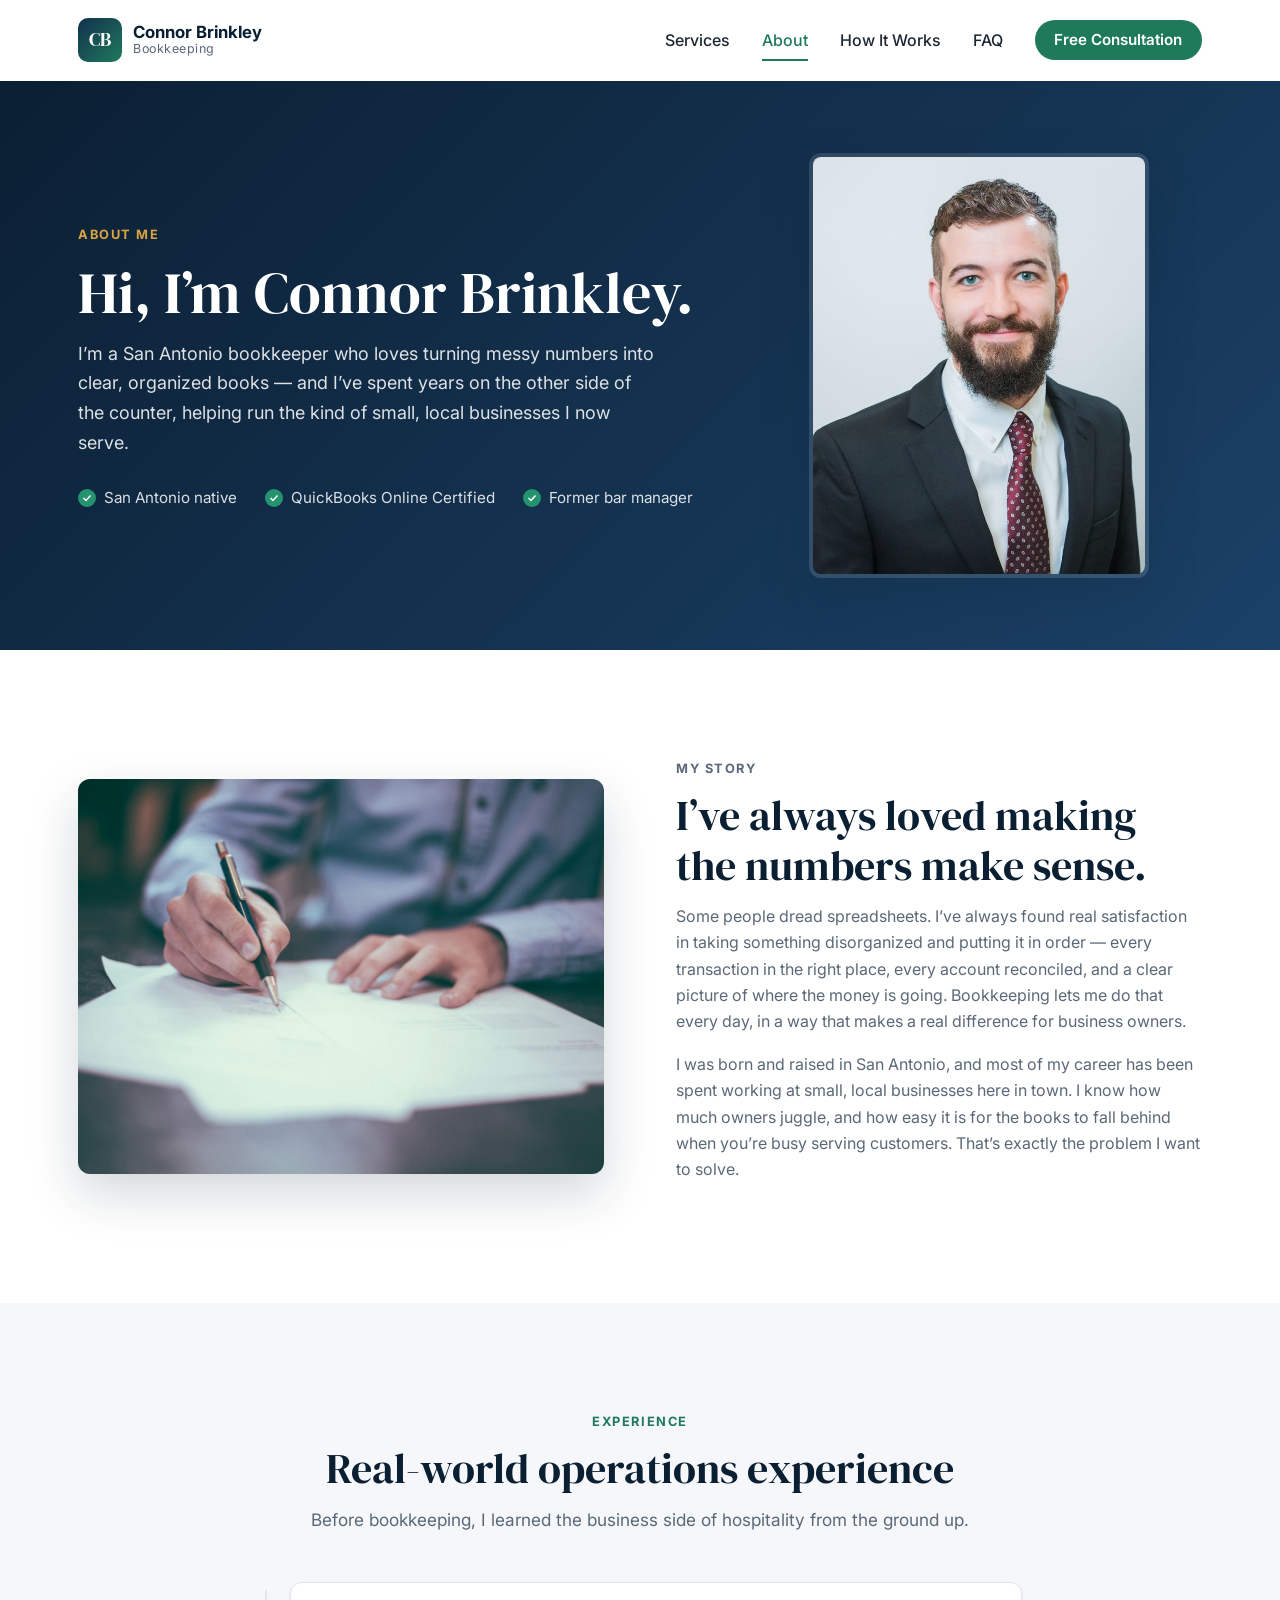
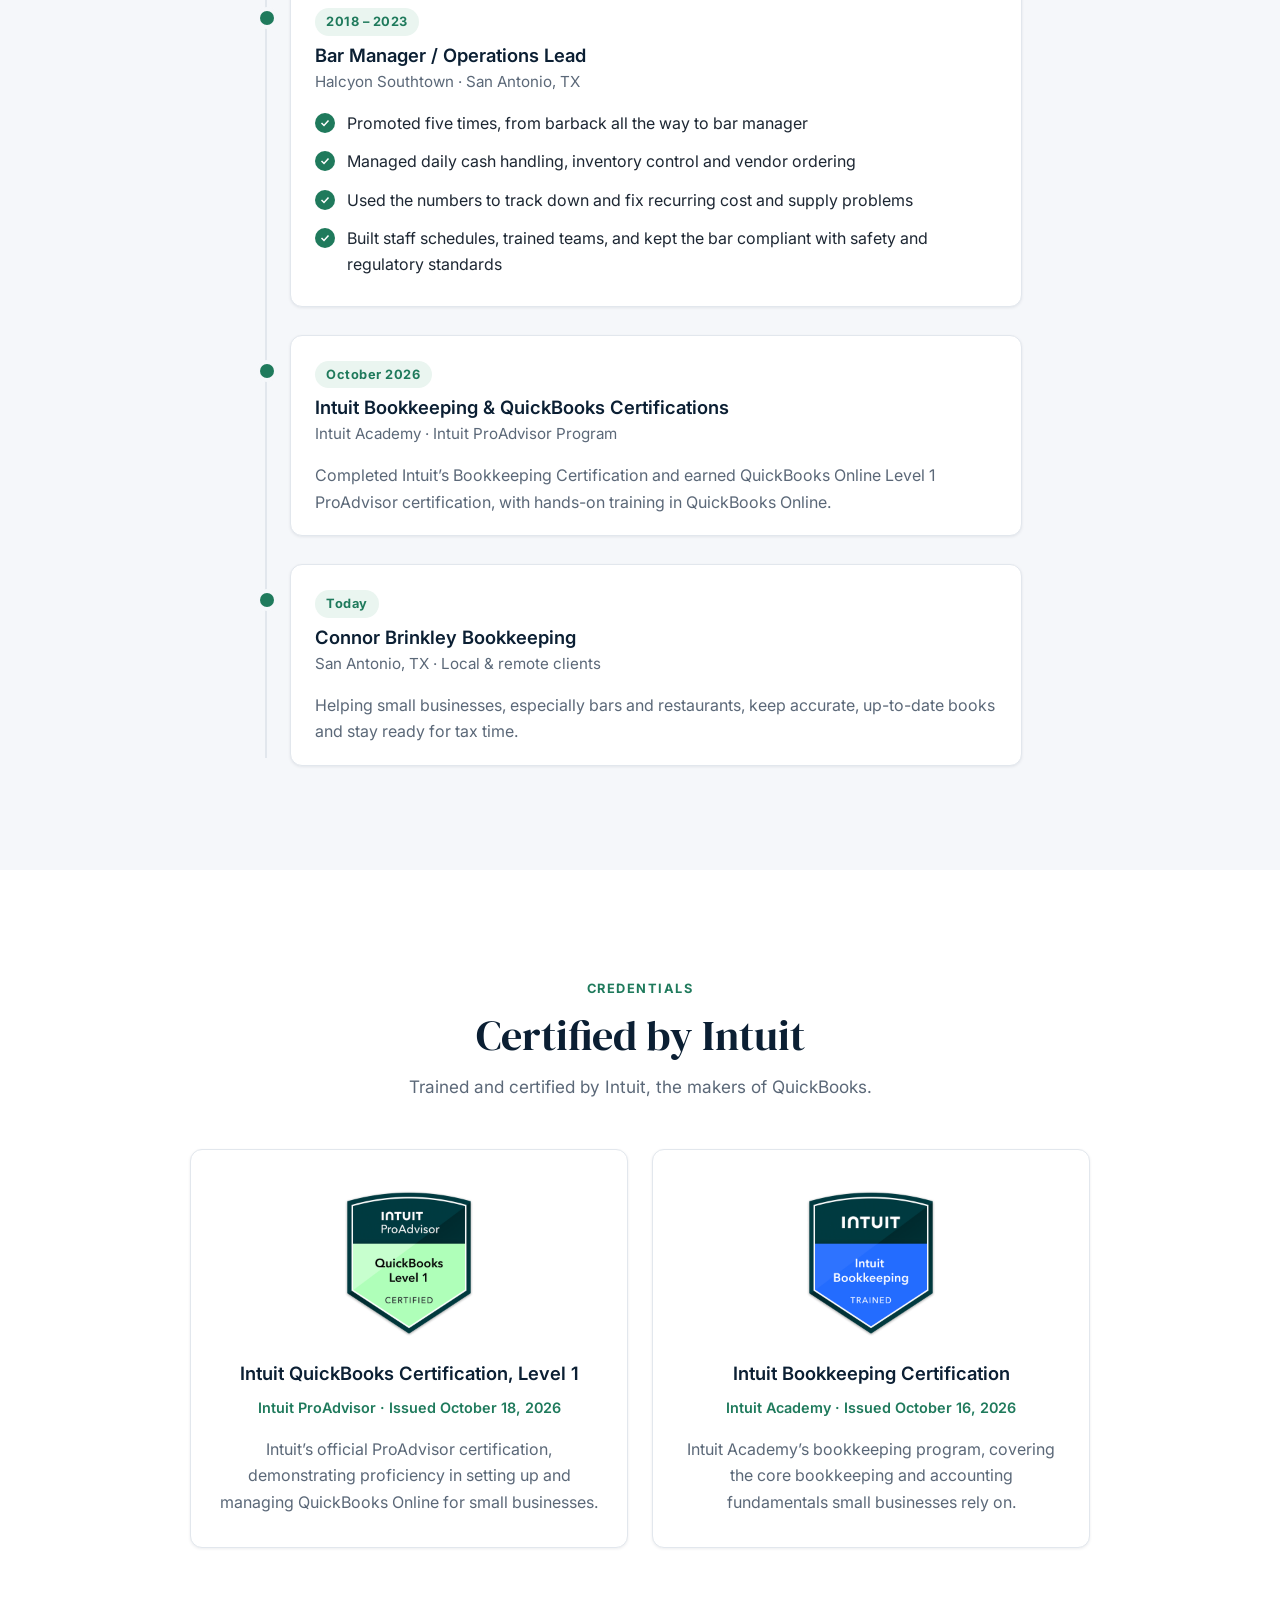
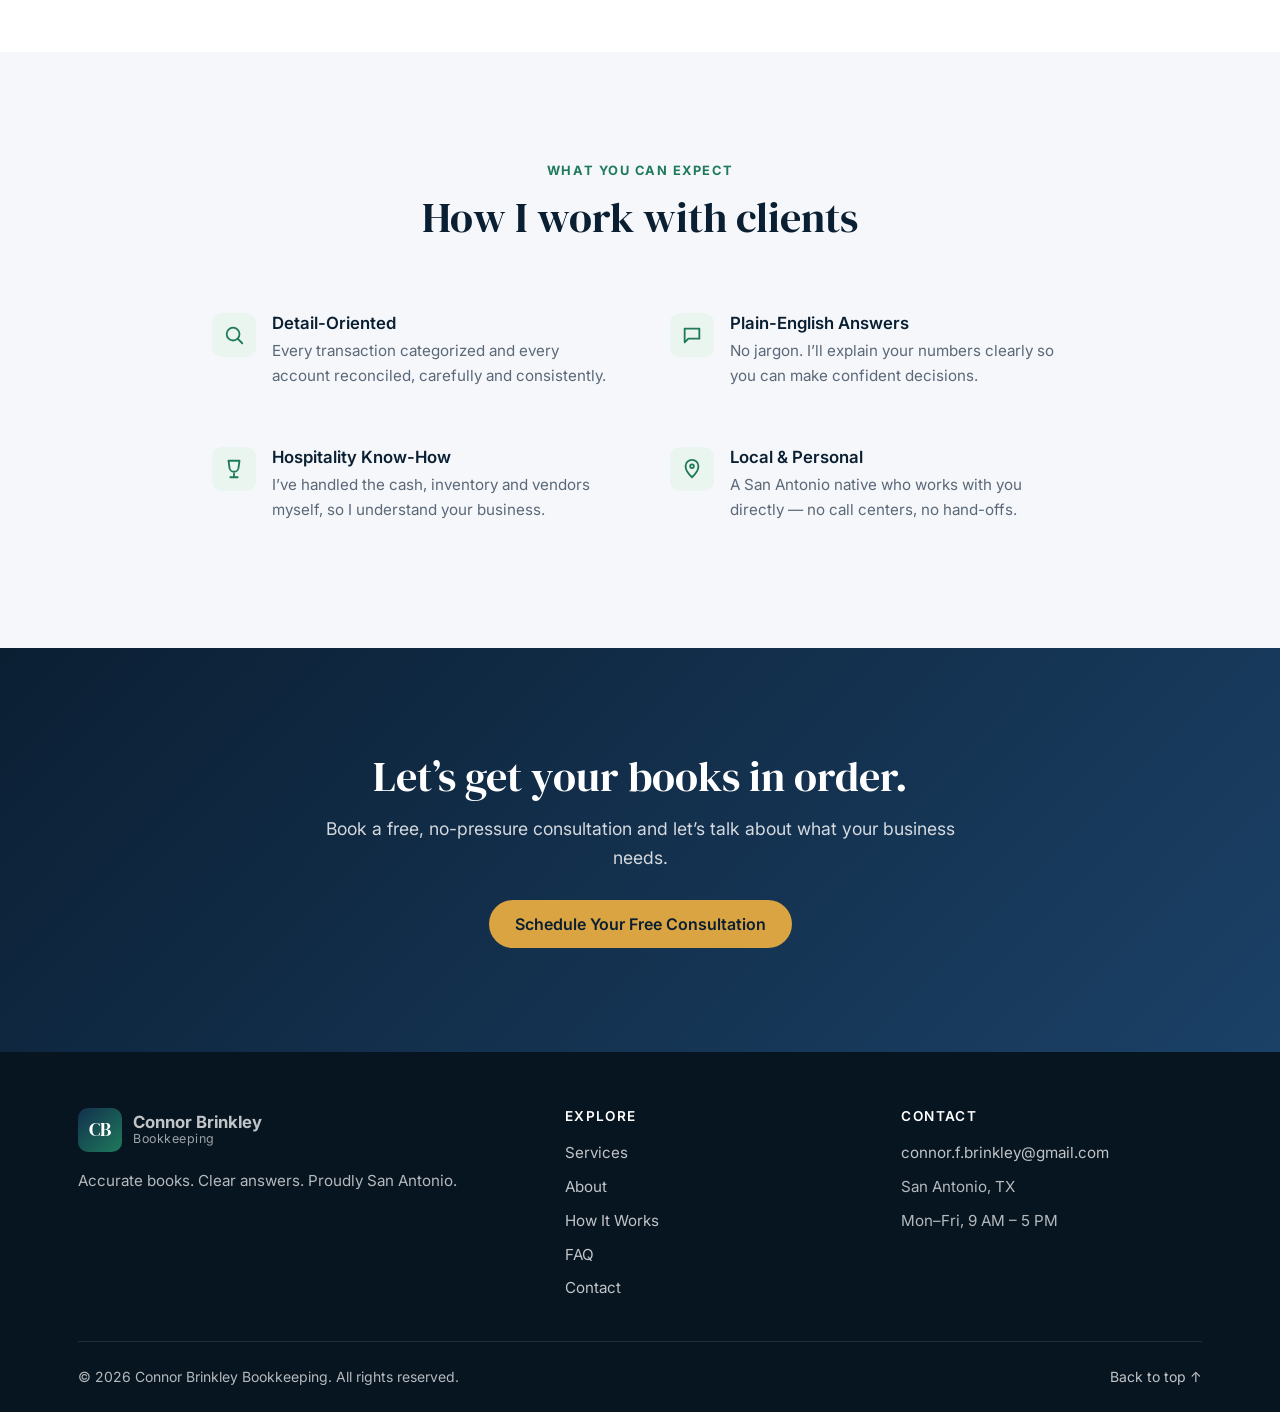
==== about.html @ 72c92ca5 "Add About Me page with Connor's story, experience and credentials Created about.html, a new standalo" ====
<!DOCTYPE html>
<html lang="en">
<head>
  <meta charset="UTF-8">
  <meta name="viewport" content="width=device-width, initial-scale=1.0">
  <title>About Connor Brinkley | San Antonio Bookkeeper &amp; QuickBooks ProAdvisor</title>
  <meta name="description" content="Meet Connor Brinkley, a San Antonio native and certified QuickBooks ProAdvisor with years of hands-on experience running small, local hospitality businesses.">

  <meta name="theme-color" content="#0b1f33">

  <meta property="og:type" content="profile">
  <meta property="og:title" content="About Connor Brinkley | Connor Brinkley Bookkeeping">
  <meta property="og:description" content="San Antonio native, certified QuickBooks ProAdvisor, and former bar manager who loves bringing order to numbers.">
  <meta property="og:image" content="https://mithrilcode.github.io/connor-brinkley-bookkeeping/images/connor-brinkley-headshot.jpg">
  <meta property="og:url" content="https://mithrilcode.github.io/connor-brinkley-bookkeeping/about.html">
  <meta name="twitter:card" content="summary">

  <link rel="icon" href="images/favicon.svg" type="image/svg+xml">

  <link rel="preconnect" href="https://fonts.googleapis.com">
  <link rel="preconnect" href="https://fonts.gstatic.com" crossorigin>
  <link href="https://fonts.googleapis.com/css2?family=DM+Serif+Display&family=Inter:wght@400;500;600;700&display=swap" rel="stylesheet">
  <link rel="stylesheet" href="css/styles.css">
</head>
<body>
  <a class="skip-link" href="#main">Skip to content</a>

  <!-- ============ HEADER / NAVIGATION ============ -->
  <header class="site-header" id="top">
    <div class="container nav-wrap">
      <a href="index.html" class="logo" aria-label="Connor Brinkley Bookkeeping home">
        <span class="logo-mark" aria-hidden="true">CB</span>
        <span class="logo-text">
          <strong>Connor Brinkley</strong>
          <small>Bookkeeping</small>
        </span>
      </a>

      <button class="nav-toggle" aria-controls="primary-nav" aria-expanded="false">
        <span class="sr-only">Open menu</span>
        <span class="bar"></span><span class="bar"></span><span class="bar"></span>
      </button>

      <nav class="primary-nav" id="primary-nav" aria-label="Primary">
        <ul>
          <li><a href="index.html#services">Services</a></li>
          <li><a href="about.html" class="active" aria-current="page">About</a></li>
          <li><a href="index.html#process">How It Works</a></li>
          <li><a href="index.html#faq">FAQ</a></li>
          <li><a href="index.html#contact" class="btn btn-primary btn-sm">Free Consultation</a></li>
        </ul>
      </nav>
    </div>
  </header>

  <main id="main">
    <!-- ============ PAGE HERO ============ -->
    <section class="page-hero">
      <div class="container page-hero-grid">
        <div class="page-hero-text">
          <p class="eyebrow">About Me</p>
          <h1>Hi, I&rsquo;m Connor Brinkley.</h1>
          <p class="lead">
            I&rsquo;m a San Antonio bookkeeper who loves turning messy numbers into clear,
            organized books &mdash; and I&rsquo;ve spent years on the other side of the counter,
            helping run the kind of small, local businesses I now serve.
          </p>
          <ul class="hero-points">
            <li>San Antonio native</li>
            <li>QuickBooks Online Certified</li>
            <li>Former bar manager</li>
          </ul>
        </div>
        <div class="page-hero-photo">
          <img src="images/connor-brinkley-headshot.jpg" alt="Headshot of Connor Brinkley" width="640" height="800">
        </div>
      </div>
    </section>

    <!-- ============ MY STORY ============ -->
    <section class="section">
      <div class="container split">
        <div class="split-media">
          <img src="images/about-signing-documents.jpg" alt="Reviewing financial paperwork at a desk" loading="lazy" width="1200" height="801">
        </div>
        <div class="split-content">
          <p class="eyebrow">My Story</p>
          <h2>I&rsquo;ve always loved making the numbers make sense.</h2>
          <p>
            Some people dread spreadsheets. I&rsquo;ve always found real satisfaction in taking
            something disorganized and putting it in order &mdash; every transaction in the right
            place, every account reconciled, and a clear picture of where the money is going.
            Bookkeeping lets me do that every day, in a way that makes a real difference for
            business owners.
          </p>
          <p>
            I was born and raised in San Antonio, and most of my career has been spent working
            at small, local businesses here in town. I know how much owners juggle, and how easy
            it is for the books to fall behind when you&rsquo;re busy serving customers.
            That&rsquo;s exactly the problem I want to solve.
          </p>
        </div>
      </div>
    </section>

    <!-- ============ EXPERIENCE ============ -->
    <section class="section section-alt">
      <div class="container narrow">
        <header class="section-head">
          <p class="eyebrow">Experience</p>
          <h2>Real-world operations experience</h2>
          <p>Before bookkeeping, I learned the business side of hospitality from the ground up.</p>
        </header>

        <ol class="timeline">
          <li class="timeline-item">
            <span class="timeline-date">2018 &ndash; 2023</span>
            <h3>Bar Manager / Operations Lead</h3>
            <p class="timeline-org">Halcyon Southtown &middot; San Antonio, TX</p>
            <ul class="check-list">
              <li>Promoted five times, from barback all the way to bar manager</li>
              <li>Managed daily cash handling, inventory control and vendor ordering</li>
              <li>Used the numbers to track down and fix recurring cost and supply problems</li>
              <li>Built staff schedules, trained teams, and kept the bar compliant with safety and regulatory standards</li>
            </ul>
          </li>
          <li class="timeline-item">
            <span class="timeline-date">October 2026</span>
            <h3>Intuit Bookkeeping &amp; QuickBooks Certifications</h3>
            <p class="timeline-org">Intuit Academy &middot; Intuit ProAdvisor Program</p>
            <p>Completed Intuit&rsquo;s Bookkeeping Certification and earned QuickBooks Online Level 1 ProAdvisor certification, with hands-on training in QuickBooks Online.</p>
          </li>
          <li class="timeline-item">
            <span class="timeline-date">Today</span>
            <h3>Connor Brinkley Bookkeeping</h3>
            <p class="timeline-org">San Antonio, TX &middot; Local &amp; remote clients</p>
            <p>Helping small businesses, especially bars and restaurants, keep accurate, up-to-date books and stay ready for tax time.</p>
          </li>
        </ol>
      </div>
    </section>

    <!-- ============ CREDENTIALS ============ -->
    <section class="section" id="credentials">
      <div class="container">
        <header class="section-head">
          <p class="eyebrow">Credentials</p>
          <h2>Certified by Intuit</h2>
          <p>Trained and certified by Intuit, the makers of QuickBooks.</p>
        </header>
        <div class="credential-grid">
          <article class="credential-card">
            <img src="images/badge-quickbooks-level-1.png" alt="Intuit ProAdvisor QuickBooks Level 1 Certified badge" loading="lazy" width="480" height="480">
            <h3>Intuit QuickBooks Certification, Level 1</h3>
            <p class="credential-meta">Intuit ProAdvisor &middot; Issued October 18, 2026</p>
            <p>Intuit&rsquo;s official ProAdvisor certification, demonstrating proficiency in setting up and managing QuickBooks Online for small businesses.</p>
          </article>
          <article class="credential-card">
            <img src="images/badge-intuit-bookkeeping.png" alt="Intuit Bookkeeping Trained badge" loading="lazy" width="480" height="480">
            <h3>Intuit Bookkeeping Certification</h3>
            <p class="credential-meta">Intuit Academy &middot; Issued October 16, 2026</p>
            <p>Intuit Academy&rsquo;s bookkeeping program, covering the core bookkeeping and accounting fundamentals small businesses rely on.</p>
          </article>
        </div>
      </div>
    </section>

    <!-- ============ VALUES ============ -->
    <section class="section section-alt">
      <div class="container">
        <header class="section-head">
          <p class="eyebrow">What You Can Expect</p>
          <h2>How I work with clients</h2>
        </header>
        <div class="service-list values-list">
          <div class="service-item">
            <span class="icon" aria-hidden="true"><svg viewBox="0 0 24 24"><path d="M11 4a7 7 0 1 0 0 14 7 7 0 0 0 0-14zM21 21l-5-5" /></svg></span>
            <div>
              <h3>Detail-Oriented</h3>
              <p>Every transaction categorized and every account reconciled, carefully and consistently.</p>
            </div>
          </div>
          <div class="service-item">
            <span class="icon" aria-hidden="true"><svg viewBox="0 0 24 24"><path d="M4 5h16v11H8l-4 4z" /></svg></span>
            <div>
              <h3>Plain-English Answers</h3>
              <p>No jargon. I&rsquo;ll explain your numbers clearly so you can make confident decisions.</p>
            </div>
          </div>
          <div class="service-item">
            <span class="icon" aria-hidden="true"><svg viewBox="0 0 24 24"><path d="M8 21h8M12 17v4M6 3h12l-1 7a5 5 0 0 1-10 0z" /></svg></span>
            <div>
              <h3>Hospitality Know-How</h3>
              <p>I&rsquo;ve handled the cash, inventory and vendors myself, so I understand your business.</p>
            </div>
          </div>
          <div class="service-item">
            <span class="icon" aria-hidden="true"><svg viewBox="0 0 24 24"><path d="M12 21s-7-6.5-7-12a7 7 0 0 1 14 0c0 5.5-7 12-7 12zM12 11a2 2 0 1 0 0-4 2 2 0 0 0 0 4" /></svg></span>
            <div>
              <h3>Local &amp; Personal</h3>
              <p>A San Antonio native who works with you directly &mdash; no call centers, no hand-offs.</p>
            </div>
          </div>
        </div>
      </div>
    </section>

    <!-- ============ CTA ============ -->
    <section class="cta-banner cta-simple">
      <div class="container cta-content">
        <h2>Let&rsquo;s get your books in order.</h2>
        <p>Book a free, no-pressure consultation and let&rsquo;s talk about what your business needs.</p>
        <a href="index.html#contact" class="btn btn-accent">Schedule Your Free Consultation</a>
      </div>
    </section>
  </main>

  <!-- ============ FOOTER ============ -->
  <footer class="site-footer">
    <div class="container footer-grid">
      <div>
        <a href="index.html" class="logo logo-light">
          <span class="logo-mark" aria-hidden="true">CB</span>
          <span class="logo-text">
            <strong>Connor Brinkley</strong>
            <small>Bookkeeping</small>
          </span>
        </a>
        <p class="footer-tag">Accurate books. Clear answers. Proudly San Antonio.</p>
      </div>
      <nav aria-label="Footer">
        <h3>Explore</h3>
        <ul>
          <li><a href="index.html#services">Services</a></li>
          <li><a href="about.html">About</a></li>
          <li><a href="index.html#process">How It Works</a></li>
          <li><a href="index.html#faq">FAQ</a></li>
          <li><a href="index.html#contact">Contact</a></li>
        </ul>
      </nav>
      <div>
        <h3>Contact</h3>
        <ul>
          <li><a href="mailto:connor.f.brinkley@gmail.com">connor.f.brinkley@gmail.com</a></li>
          <li>San Antonio, TX</li>
          <li>Mon&ndash;Fri, 9 AM &ndash; 5 PM</li>
        </ul>
      </div>
    </div>
    <div class="container footer-bottom">
      <p>&copy; <span id="year">2026</span> Connor Brinkley Bookkeeping. All rights reserved.</p>
      <a href="#top" class="back-to-top">Back to top &uarr;</a>
    </div>
  </footer>

  <script src="js/main.js" defer></script>
</body>
</html>
---- css/styles.css ----
/* ==========================================================================
   Connor Brinkley Bookkeeping — Stylesheet
   Mobile-first: base styles target phones, media queries scale up.
   ========================================================================== */

/* ---------- Design tokens ---------- */
:root {
  --navy-900: #0b1f33;
  --navy-800: #12304d;
  --navy-700: #1b4167;
  --green-600: #1f7a5c;
  --green-500: #26936f;
  --green-50: #eaf5f0;
  --gold-500: #d9a441;
  --gold-600: #c08d2c;

  --ink: #1d2733;
  --muted: #5b6878;
  --line: #e2e7ed;
  --surface: #ffffff;
  --surface-alt: #f5f7fa;

  --font-head: "DM Serif Display", Georgia, "Times New Roman", serif;
  --font-body: "Inter", system-ui, -apple-system, "Segoe UI", Roboto, sans-serif;

  --radius: 12px;
  --radius-sm: 8px;
  --shadow-sm: 0 1px 3px rgba(11, 31, 51, 0.08);
  --shadow: 0 10px 30px rgba(11, 31, 51, 0.10);
  --shadow-lg: 0 20px 50px rgba(11, 31, 51, 0.18);

  --header-h: 72px;
  --container: 1180px;
  --gutter: 1.25rem;
  --section-y: 4.5rem;
}

/* ---------- Reset / base ---------- */
*,
*::before,
*::after { box-sizing: border-box; }

html {
  scroll-behavior: smooth;
  scroll-padding-top: var(--header-h);
  -webkit-text-size-adjust: 100%;
}

body {
  margin: 0;
  font-family: var(--font-body);
  font-size: 1rem;
  line-height: 1.65;
  color: var(--ink);
  background: var(--surface);
  -webkit-font-smoothing: antialiased;
}

img { max-width: 100%; height: auto; display: block; }

a { color: var(--green-600); text-decoration: none; }
a:hover { text-decoration: underline; }

h1, h2, h3 {
  margin: 0 0 0.75rem;
  line-height: 1.2;
  color: var(--navy-900);
}
h1, h2 { font-family: var(--font-head); font-weight: 400; }
h1 { font-size: clamp(2.1rem, 6vw, 3.6rem); }
h2 { font-size: clamp(1.75rem, 4vw, 2.6rem); }
h3 { font-size: 1.15rem; font-weight: 600; }

p { margin: 0 0 1rem; }

ul, ol { margin: 0; padding: 0; list-style: none; }

:focus-visible {
  outline: 3px solid var(--gold-500);
  outline-offset: 3px;
  border-radius: 4px;
}

.sr-only {
  position: absolute;
  width: 1px; height: 1px;
  padding: 0; margin: -1px;
  overflow: hidden;
  clip: rect(0, 0, 0, 0);
  white-space: nowrap;
  border: 0;
}

.skip-link {
  position: absolute;
  left: 1rem; top: -100px;
  z-index: 200;
  padding: 0.6rem 1rem;
  background: var(--navy-900);
  color: #fff;
  border-radius: var(--radius-sm);
}
.skip-link:focus { top: 1rem; }

/* ---------- Layout helpers ---------- */
.container {
  width: 100%;
  max-width: var(--container);
  margin-inline: auto;
  padding-inline: var(--gutter);
}
.narrow { max-width: 820px; }

.section { padding-block: var(--section-y); }
.section-alt { background: var(--surface-alt); }

.section-head {
  max-width: 680px;
  margin: 0 auto 3rem;
  text-align: center;
}
.section-head p:last-child { color: var(--muted); font-size: 1.075rem; }

.eyebrow {
  display: inline-block;
  margin-bottom: 0.75rem;
  font-size: 0.8rem;
  font-weight: 700;
  letter-spacing: 0.12em;
  text-transform: uppercase;
  color: var(--green-600);
}

/* ---------- Buttons ---------- */
.btn {
  display: inline-flex;
  align-items: center;
  justify-content: center;
  gap: 0.5rem;
  min-height: 48px;
  padding: 0.8rem 1.5rem;
  border: 2px solid transparent;
  border-radius: 999px;
  font: 600 1rem/1 var(--font-body);
  cursor: pointer;
  text-decoration: none;
  transition: background-color 0.2s, color 0.2s, border-color 0.2s, transform 0.2s, box-shadow 0.2s;
}
.btn:hover { text-decoration: none; transform: translateY(-2px); }
.btn-sm { min-height: 40px; padding: 0.55rem 1.1rem; font-size: 0.95rem; }
.btn-block { width: 100%; }

.btn-primary { background: var(--green-600); color: #fff; }
.btn-primary:hover { background: var(--green-500); box-shadow: 0 8px 20px rgba(31, 122, 92, 0.3); }

.btn-accent { background: var(--gold-500); color: var(--navy-900); }
.btn-accent:hover { background: var(--gold-600); box-shadow: 0 8px 20px rgba(217, 164, 65, 0.35); }

.btn-outline { border-color: var(--green-600); color: var(--green-600); }
.btn-outline:hover { background: var(--green-600); color: #fff; }

.btn-group { display: flex; flex-wrap: wrap; gap: 0.75rem; }

.btn-outline-light { border-color: rgba(255, 255, 255, 0.7); color: #fff; }
.btn-outline-light:hover { background: #fff; color: var(--navy-900); }

/* ---------- Header / navigation ---------- */
.site-header {
  position: sticky;
  top: 0;
  z-index: 100;
  background: rgba(255, 255, 255, 0.97);
  border-bottom: 1px solid transparent;
  transition: box-shadow 0.25s, border-color 0.25s;
}
.site-header.scrolled {
  border-color: var(--line);
  box-shadow: var(--shadow-sm);
}

.nav-wrap {
  display: flex;
  align-items: center;
  justify-content: space-between;
  height: var(--header-h);
}

.logo {
  display: inline-flex;
  align-items: center;
  gap: 0.7rem;
  color: var(--navy-900);
}
.logo:hover { text-decoration: none; }
.logo-mark {
  display: grid;
  place-items: center;
  width: 44px; height: 44px;
  border-radius: 10px;
  background: linear-gradient(135deg, var(--navy-800), var(--green-600));
  color: #fff;
  font: 400 1.2rem/1 var(--font-head);
  letter-spacing: 0.02em;
}
.logo-text { display: flex; flex-direction: column; line-height: 1.15; }
.logo-text strong { font-size: 1.05rem; }
.logo-text small { font-size: 0.78rem; color: var(--muted); letter-spacing: 0.04em; }

.nav-toggle {
  display: inline-flex;
  flex-direction: column;
  justify-content: center;
  gap: 5px;
  width: 44px; height: 44px;
  padding: 0 10px;
  background: none;
  border: 0;
  cursor: pointer;
}
.nav-toggle .bar {
  display: block;
  height: 2px;
  background: var(--navy-900);
  border-radius: 2px;
  transition: transform 0.25s, opacity 0.25s;
}
.nav-toggle[aria-expanded="true"] .bar:nth-child(2) { transform: translateY(7px) rotate(45deg); }
.nav-toggle[aria-expanded="true"] .bar:nth-child(3) { opacity: 0; }
.nav-toggle[aria-expanded="true"] .bar:nth-child(4) { transform: translateY(-7px) rotate(-45deg); }

/* Mobile menu: slides down below the header */
.primary-nav {
  position: absolute;
  top: var(--header-h);
  left: 0; right: 0;
  background: #fff;
  border-bottom: 1px solid var(--line);
  box-shadow: var(--shadow);
  visibility: hidden;
  opacity: 0;
  transform: translateY(-8px);
  transition: opacity 0.2s, transform 0.2s, visibility 0.2s;
}
.primary-nav.open { visibility: visible; opacity: 1; transform: none; }
.primary-nav ul { display: flex; flex-direction: column; padding: 0.5rem var(--gutter) 1.25rem; }
.primary-nav a:not(.btn) {
  display: block;
  padding: 0.85rem 0;
  border-bottom: 1px solid var(--line);
  color: var(--ink);
  font-weight: 500;
}
.primary-nav a:not(.btn):hover,
.primary-nav a[aria-current="page"] { color: var(--green-600); text-decoration: none; }
.primary-nav .btn { margin-top: 1rem; width: 100%; }

/* ---------- Hero ---------- */
.hero {
  position: relative;
  display: flex;
  align-items: center;
  min-height: calc(100svh - var(--header-h));
  padding-block: 4rem;
  color: #fff;
  background:
    linear-gradient(100deg, rgba(11, 31, 51, 0.94) 0%, rgba(11, 31, 51, 0.82) 50%, rgba(11, 31, 51, 0.55) 100%),
    url("../images/hero-tax-documents.jpg") center / cover no-repeat;
}
.hero-content { max-width: var(--container); }
.hero h1 { color: #fff; max-width: 14ch; }
.hero .eyebrow { color: var(--gold-500); }
.hero .lead {
  max-width: 560px;
  font-size: 1.125rem;
  color: rgba(255, 255, 255, 0.86);
}
.hero-actions { display: flex; flex-wrap: wrap; gap: 0.85rem; margin: 2rem 0 2.25rem; }
.hero-actions .btn { flex: 1 1 220px; max-width: 280px; }
.hero-points { display: flex; flex-wrap: wrap; gap: 0.5rem 1.75rem; color: rgba(255, 255, 255, 0.85); font-size: 0.95rem; }
.hero-points li { display: flex; align-items: center; gap: 0.5rem; }
.hero-points li::before {
  content: "";
  width: 18px; height: 18px;
  flex-shrink: 0;
  border-radius: 50%;
  background: var(--green-500) url("data:image/svg+xml,%3Csvg xmlns='http://www.w3.org/2000/svg' viewBox='0 0 24 24' fill='none' stroke='white' stroke-width='3'%3E%3Cpath d='M5 12l5 5 9-10'/%3E%3C/svg%3E") center / 12px no-repeat;
}

/* ---------- Services ---------- */
.feature-grid {
  display: grid;
  gap: 1.5rem;
  grid-template-columns: 1fr;
}
.feature-card {
  overflow: hidden;
  background: var(--surface);
  border: 1px solid var(--line);
  border-radius: var(--radius);
  box-shadow: var(--shadow-sm);
  transition: transform 0.25s, box-shadow 0.25s;
}
.feature-card:hover { transform: translateY(-4px); box-shadow: var(--shadow); }
.feature-card img { width: 100%; aspect-ratio: 16 / 10; object-fit: cover; }
.feature-body { padding: 1.5rem; }
.feature-body p { margin: 0; color: var(--muted); }

.service-list {
  display: grid;
  gap: 1rem;
  grid-template-columns: 1fr;
  margin-top: 2.5rem;
}
.service-item {
  display: flex;
  gap: 1rem;
  padding: 1.35rem;
  background: var(--surface-alt);
  border-radius: var(--radius);
}
.service-item h3 { margin-bottom: 0.3rem; font-size: 1.05rem; }
.service-item p { margin: 0; color: var(--muted); font-size: 0.95rem; }

.icon {
  display: grid;
  place-items: center;
  flex-shrink: 0;
  width: 44px; height: 44px;
  border-radius: 10px;
  background: var(--green-50);
}
.icon svg {
  width: 22px; height: 22px;
  fill: none;
  stroke: var(--green-600);
  stroke-width: 2;
  stroke-linecap: round;
  stroke-linejoin: round;
}

/* ---------- About (split layout) ---------- */
.split {
  display: grid;
  gap: 2.5rem;
  align-items: center;
}
.split-media img {
  width: 100%;
  aspect-ratio: 4 / 3;
  object-fit: cover;
  border-radius: var(--radius);
  box-shadow: var(--shadow-lg);
}
.split-content p { color: var(--muted); }

/* Portrait headshot: taller crop, face kept in frame */
.split-media img.headshot {
  aspect-ratio: 4 / 5;
  object-position: center top;
  max-width: 440px;
  margin-inline: auto;
}

/* Certification badges */
.badge-row {
  display: flex;
  flex-wrap: wrap;
  gap: 1rem;
  margin: 1.5rem 0 2rem;
}
.badge-row img { width: 112px; height: auto; }

.check-list { margin: 1.5rem 0 2rem; display: grid; gap: 0.75rem; }
.check-list li {
  position: relative;
  padding-left: 2rem;
  font-weight: 500;
}
.check-list li::before {
  content: "";
  position: absolute;
  left: 0; top: 0.2rem;
  width: 20px; height: 20px;
  border-radius: 50%;
  background: var(--green-600) url("data:image/svg+xml,%3Csvg xmlns='http://www.w3.org/2000/svg' viewBox='0 0 24 24' fill='none' stroke='white' stroke-width='3'%3E%3Cpath d='M5 12l5 5 9-10'/%3E%3C/svg%3E") center / 12px no-repeat;
}

/* ---------- Process steps ---------- */
.steps {
  display: grid;
  gap: 1.5rem;
  counter-reset: none;
}
.step {
  position: relative;
  padding: 2rem 1.75rem;
  background: var(--surface);
  border: 1px solid var(--line);
  border-top: 4px solid var(--green-600);
  border-radius: var(--radius);
  box-shadow: var(--shadow-sm);
}
.step-num {
  display: grid;
  place-items: center;
  width: 48px; height: 48px;
  margin-bottom: 1rem;
  border-radius: 50%;
  background: var(--navy-900);
  color: var(--gold-500);
  font: 400 1.4rem/1 var(--font-head);
}
.step p { margin: 0; color: var(--muted); }

/* ---------- CTA banner ---------- */
.cta-banner {
  padding-block: var(--section-y);
  background: linear-gradient(135deg, var(--navy-900), var(--navy-700));
  color: #fff;
}
.cta-inner { display: grid; gap: 2.5rem; align-items: center; }
.cta-media img {
  width: 100%;
  aspect-ratio: 3 / 2;
  object-fit: cover;
  border-radius: var(--radius);
  box-shadow: var(--shadow-lg);
}
.cta-content h2 { color: #fff; }
.cta-content p { color: rgba(255, 255, 255, 0.82); font-size: 1.1rem; margin-bottom: 1.75rem; }

/* ---------- FAQ ---------- */
.faq-list { display: grid; gap: 0.85rem; }
.faq-list details {
  background: var(--surface);
  border: 1px solid var(--line);
  border-radius: var(--radius);
  transition: box-shadow 0.2s, border-color 0.2s;
}
.faq-list details[open] { border-color: var(--green-600); box-shadow: var(--shadow-sm); }
.faq-list summary {
  position: relative;
  padding: 1.15rem 3.25rem 1.15rem 1.35rem;
  font-weight: 600;
  color: var(--navy-900);
  cursor: pointer;
  list-style: none;
}
.faq-list summary::-webkit-details-marker { display: none; }
.faq-list summary::after {
  content: "+";
  position: absolute;
  right: 1.25rem; top: 50%;
  transform: translateY(-50%);
  font-size: 1.5rem;
  font-weight: 400;
  color: var(--green-600);
  transition: transform 0.2s;
}
.faq-list details[open] summary::after { transform: translateY(-50%) rotate(45deg); }
.faq-list details p { margin: 0; padding: 0 1.35rem 1.25rem; color: var(--muted); }

/* ---------- Contact ---------- */
.section-dark { background: var(--navy-900); color: rgba(255, 255, 255, 0.85); }
.section-dark h2 { color: #fff; }
.section-dark .eyebrow { color: var(--gold-500); }

.contact-grid { display: grid; gap: 3rem; }

.contact-details { display: grid; gap: 1rem; margin-top: 2rem; }
.contact-details li { display: flex; align-items: center; gap: 0.9rem; }
.contact-details a { color: #fff; font-weight: 500; }
.contact-details .icon { background: rgba(255, 255, 255, 0.08); }
.contact-details .icon svg { stroke: var(--gold-500); }

.contact-form {
  padding: 1.75rem;
  background: var(--surface);
  border-radius: var(--radius);
  box-shadow: var(--shadow-lg);
  color: var(--ink);
}
.form-row { display: grid; gap: 0 1.25rem; }
.field { margin-bottom: 1.1rem; }
.field label { display: block; margin-bottom: 0.4rem; font-weight: 600; font-size: 0.95rem; }
.optional { font-weight: 400; color: var(--muted); }

.field input,
.field select,
.field textarea {
  width: 100%;
  padding: 0.8rem 0.95rem;
  border: 1.5px solid var(--line);
  border-radius: var(--radius-sm);
  background: #fff;
  color: var(--ink);
  font: 1rem/1.4 var(--font-body);   /* 16px prevents iOS zoom on focus */
  transition: border-color 0.2s, box-shadow 0.2s;
}
.field textarea { resize: vertical; min-height: 130px; }
.field input:focus,
.field select:focus,
.field textarea:focus {
  outline: none;
  border-color: var(--green-600);
  box-shadow: 0 0 0 3px rgba(31, 122, 92, 0.15);
}
.field.invalid input,
.field.invalid select,
.field.invalid textarea { border-color: #c0392b; }
.error { display: block; min-height: 1.2em; margin-top: 0.3rem; font-size: 0.85rem; color: #c0392b; }

.form-note { font-size: 0.85rem; color: var(--muted); }
.form-status { margin: 1rem 0 0; font-weight: 600; text-align: center; }
.form-status.success { color: var(--green-600); }
.form-status.failure { color: #c0392b; }

/* ---------- Footer ---------- */
.site-footer {
  padding-top: 3.5rem;
  background: #071521;
  color: rgba(255, 255, 255, 0.7);
  font-size: 0.95rem;
}
.site-footer h3 {
  margin-bottom: 1rem;
  font-size: 0.85rem;
  letter-spacing: 0.1em;
  text-transform: uppercase;
  color: #fff;
}
.site-footer ul { display: grid; gap: 0.55rem; }
.site-footer a { color: rgba(255, 255, 255, 0.75); }
.site-footer a:hover { color: #fff; }
.logo-light, .logo-light:hover { color: #fff; }
.logo-light .logo-text small { color: rgba(255, 255, 255, 0.6); }
.footer-tag { margin-top: 1rem; }

.footer-grid { display: grid; gap: 2.25rem; padding-bottom: 2.5rem; }
.footer-bottom {
  display: flex;
  flex-wrap: wrap;
  justify-content: space-between;
  gap: 0.75rem;
  position: relative;
  padding-block: 1.5rem;
  font-size: 0.875rem;
}
/* Divider aligned with the content edges instead of spanning the gutters */
.footer-bottom::before {
  content: "";
  position: absolute;
  top: 0;
  left: var(--gutter);
  right: var(--gutter);
  height: 1px;
  background: rgba(255, 255, 255, 0.1);
}
.footer-bottom p { margin: 0; }

/* ---------- About page ---------- */
.page-hero {
  padding-block: 3.5rem;
  background: linear-gradient(135deg, var(--navy-900), var(--navy-700));
  color: #fff;
}
.page-hero-grid { display: grid; gap: 2.5rem; align-items: center; }
.page-hero h1 { color: #fff; }
.page-hero .eyebrow { color: var(--gold-500); }
.page-hero .lead { max-width: 580px; font-size: 1.125rem; color: rgba(255, 255, 255, 0.86); margin-bottom: 1.75rem; }
.page-hero-photo img {
  width: 100%;
  max-width: 340px;
  margin-inline: auto;
  aspect-ratio: 4 / 5;
  object-fit: cover;
  object-position: center top;
  border-radius: var(--radius);
  border: 4px solid rgba(255, 255, 255, 0.12);
  box-shadow: var(--shadow-lg);
}

.timeline { position: relative; display: grid; gap: 1.75rem; padding-left: 2rem; }
.timeline::before {
  content: "";
  position: absolute;
  left: 7px; top: 0.5rem; bottom: 0.5rem;
  width: 2px;
  background: var(--line);
}
.timeline-item {
  position: relative;
  padding: 1.5rem 1.5rem 1.25rem;
  background: var(--surface);
  border: 1px solid var(--line);
  border-radius: var(--radius);
  box-shadow: var(--shadow-sm);
}
.timeline-item::before {
  content: "";
  position: absolute;
  left: calc(-2rem + 1px); top: 1.75rem;
  width: 14px; height: 14px;
  border-radius: 50%;
  background: var(--green-600);
  box-shadow: 0 0 0 4px var(--surface-alt);
}
.timeline-date {
  display: inline-block;
  margin-bottom: 0.5rem;
  padding: 0.2rem 0.7rem;
  border-radius: 999px;
  background: var(--green-50);
  color: var(--green-600);
  font-size: 0.8rem;
  font-weight: 700;
  letter-spacing: 0.04em;
}
.timeline-item h3 { margin-bottom: 0.2rem; }
.timeline-org { color: var(--muted); font-size: 0.95rem; }
.timeline-item > p:last-child { margin-bottom: 0; color: var(--muted); }
.timeline-item .check-list { margin: 1rem 0 0.5rem; }
.timeline-item .check-list li { font-weight: 400; }

.credential-grid {
  display: grid;
  gap: 1.5rem;
  max-width: 900px;
  margin-inline: auto;
}
.credential-card {
  padding: 2rem 1.75rem;
  text-align: center;
  background: var(--surface);
  border: 1px solid var(--line);
  border-radius: var(--radius);
  box-shadow: var(--shadow-sm);
}
.credential-card img { width: 160px; margin: 0 auto 1.25rem; }
.credential-meta { color: var(--green-600); font-weight: 600; font-size: 0.9rem; }
.credential-card p:last-child { margin: 0; color: var(--muted); }

.cta-simple .cta-content { max-width: 720px; text-align: center; }

/* ---------- Scroll reveal (enabled by JS) ---------- */
.js .reveal { opacity: 0; transform: translateY(24px); transition: opacity 0.6s ease, transform 0.6s ease; }
.js .reveal.visible { opacity: 1; transform: none; }

/* ==========================================================================
   Responsive breakpoints
   ========================================================================== */

/* Small tablets (≥ 600px) */
@media (min-width: 600px) {
  :root { --gutter: 1.75rem; }
  .service-list { grid-template-columns: repeat(2, 1fr); }
  .form-row { grid-template-columns: 1fr 1fr; }
  .contact-form { padding: 2.25rem; }
  .footer-grid { grid-template-columns: 1.5fr 1fr 1fr; }
}

/* Tablets (≥ 768px) */
@media (min-width: 768px) {
  :root { --section-y: 5.5rem; }
  .feature-grid { grid-template-columns: repeat(2, 1fr); }
  .feature-grid .feature-card:last-child { grid-column: 1 / -1; }
  .steps { grid-template-columns: repeat(3, 1fr); }
  .credential-grid { grid-template-columns: 1fr 1fr; }
  .values-list { grid-template-columns: repeat(2, 1fr); }
  .page-hero { padding-block: 4.5rem; }
  .page-hero-grid { grid-template-columns: 1.4fr 1fr; gap: 3.5rem; }
}

/* Desktop (≥ 1024px) */
@media (min-width: 1024px) {
  :root { --header-h: 80px; --section-y: 6.5rem; }

  /* Horizontal navigation replaces the hamburger menu */
  .nav-toggle { display: none; }
  .primary-nav {
    position: static;
    visibility: visible;
    opacity: 1;
    transform: none;
    background: none;
    border: 0;
    box-shadow: none;
  }
  .primary-nav ul { flex-direction: row; align-items: center; gap: 2rem; padding: 0; }
  .primary-nav a:not(.btn) { padding: 0.25rem 0; border: 0; position: relative; }
  .primary-nav a:not(.btn)::after {
    content: "";
    position: absolute;
    left: 0; bottom: -4px;
    width: 100%; height: 2px;
    background: var(--green-600);
    transform: scaleX(0);
    transform-origin: left;
    transition: transform 0.25s;
  }
  .primary-nav a:not(.btn):hover::after,
  .primary-nav a.active::after { transform: scaleX(1); }
  .primary-nav .btn { margin-top: 0; width: auto; }

  .feature-grid { grid-template-columns: repeat(3, 1fr); }
  .feature-grid .feature-card:last-child { grid-column: auto; }
  .service-list { grid-template-columns: repeat(3, 1fr); }
  .values-list { grid-template-columns: repeat(2, 1fr); max-width: 900px; margin-inline: auto; }

  .split { grid-template-columns: 1fr 1fr; gap: 4.5rem; }
  .cta-inner { grid-template-columns: 1fr 1.1fr; gap: 4rem; }
  .contact-grid { grid-template-columns: 1fr 1.2fr; gap: 4.5rem; align-items: start; }
}

/* Respect users who prefer reduced motion */
@media (prefers-reduced-motion: reduce) {
  html { scroll-behavior: auto; }
  *, *::before, *::after { transition: none !important; animation: none !important; }
  .js .reveal { opacity: 1; transform: none; }
}
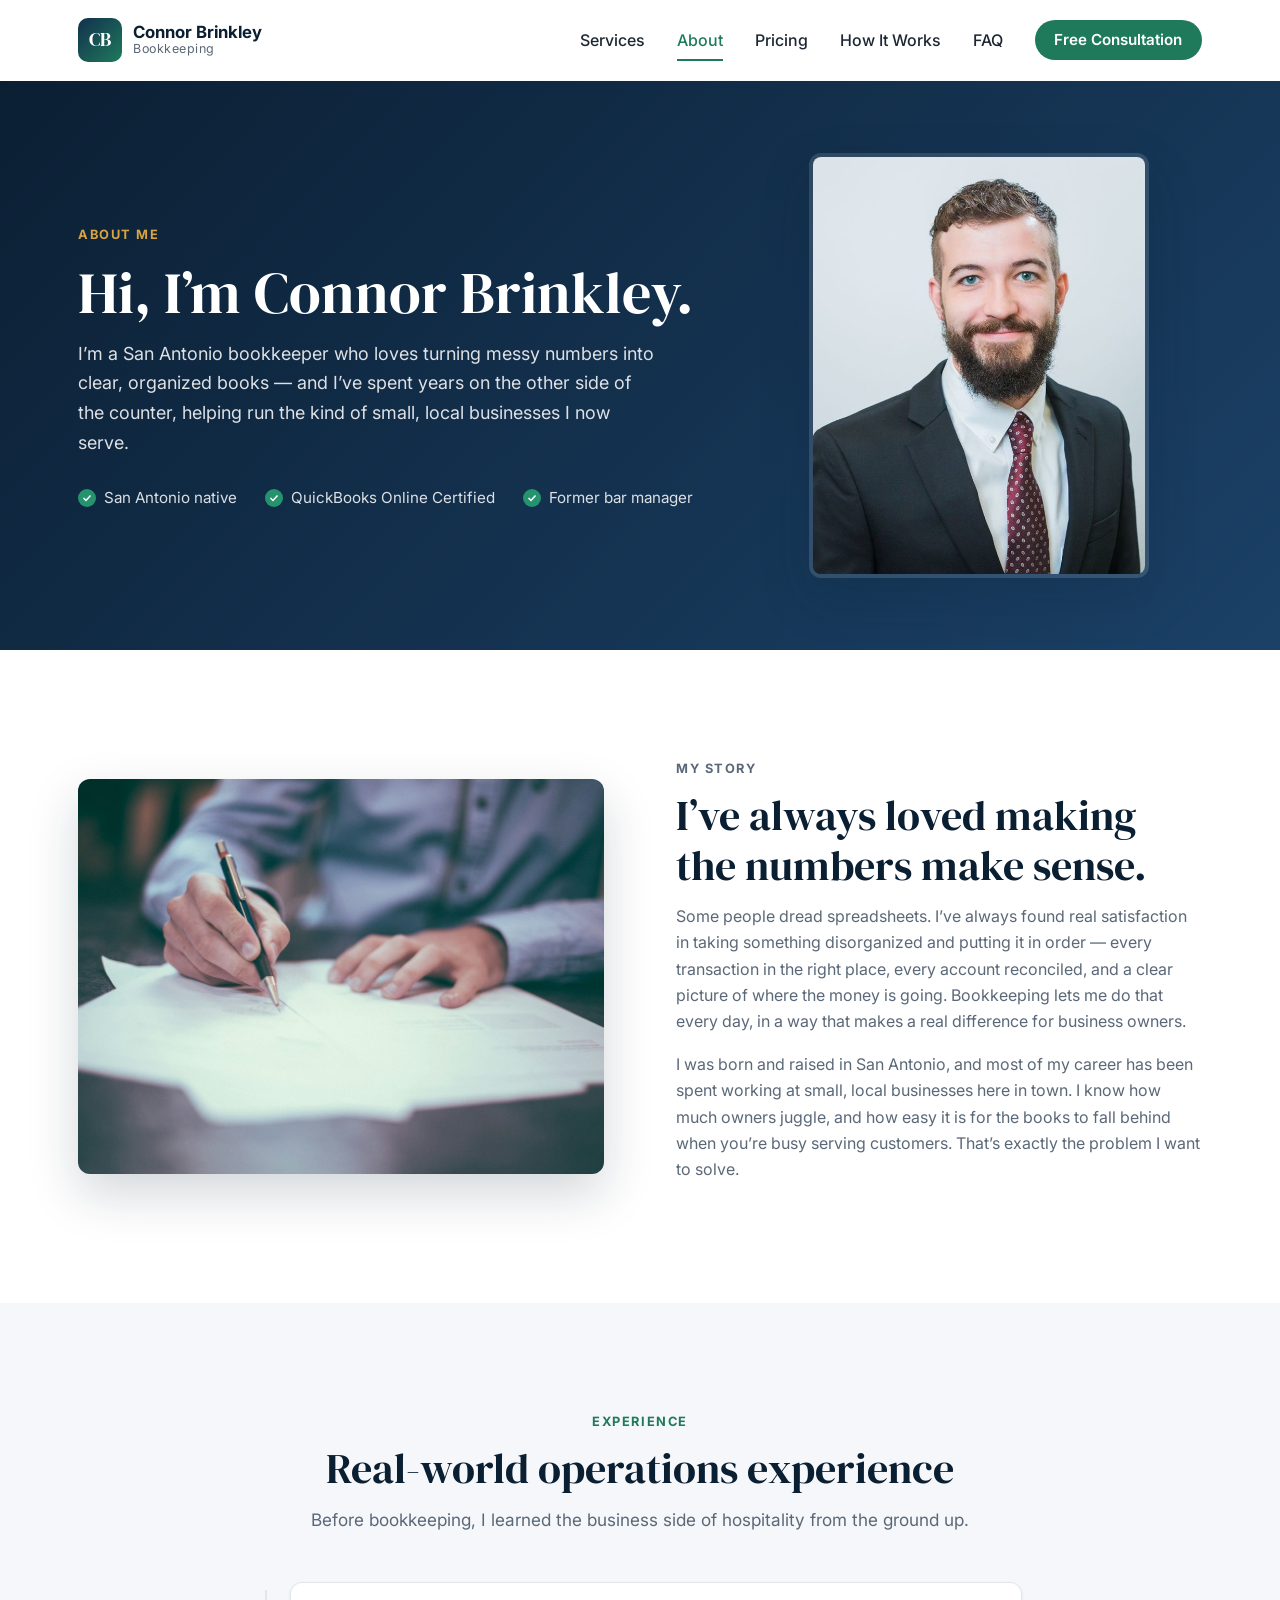
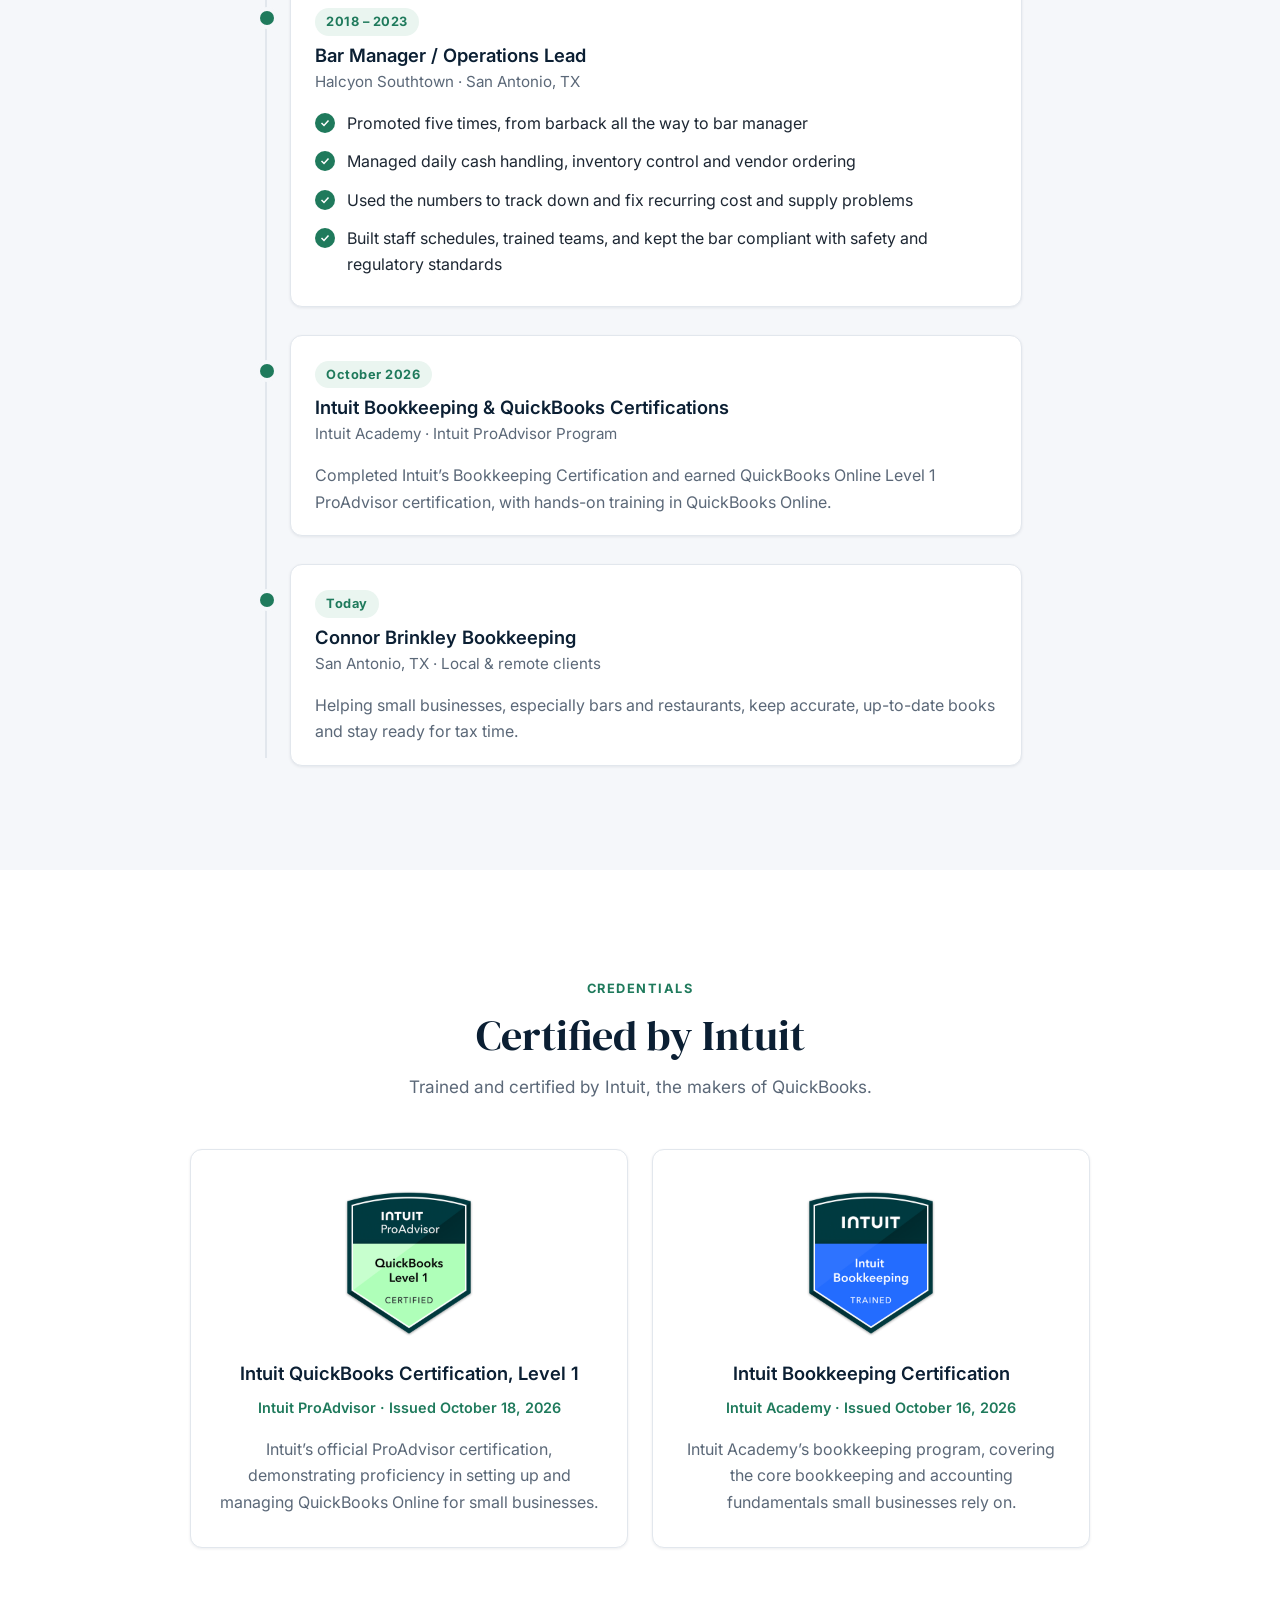
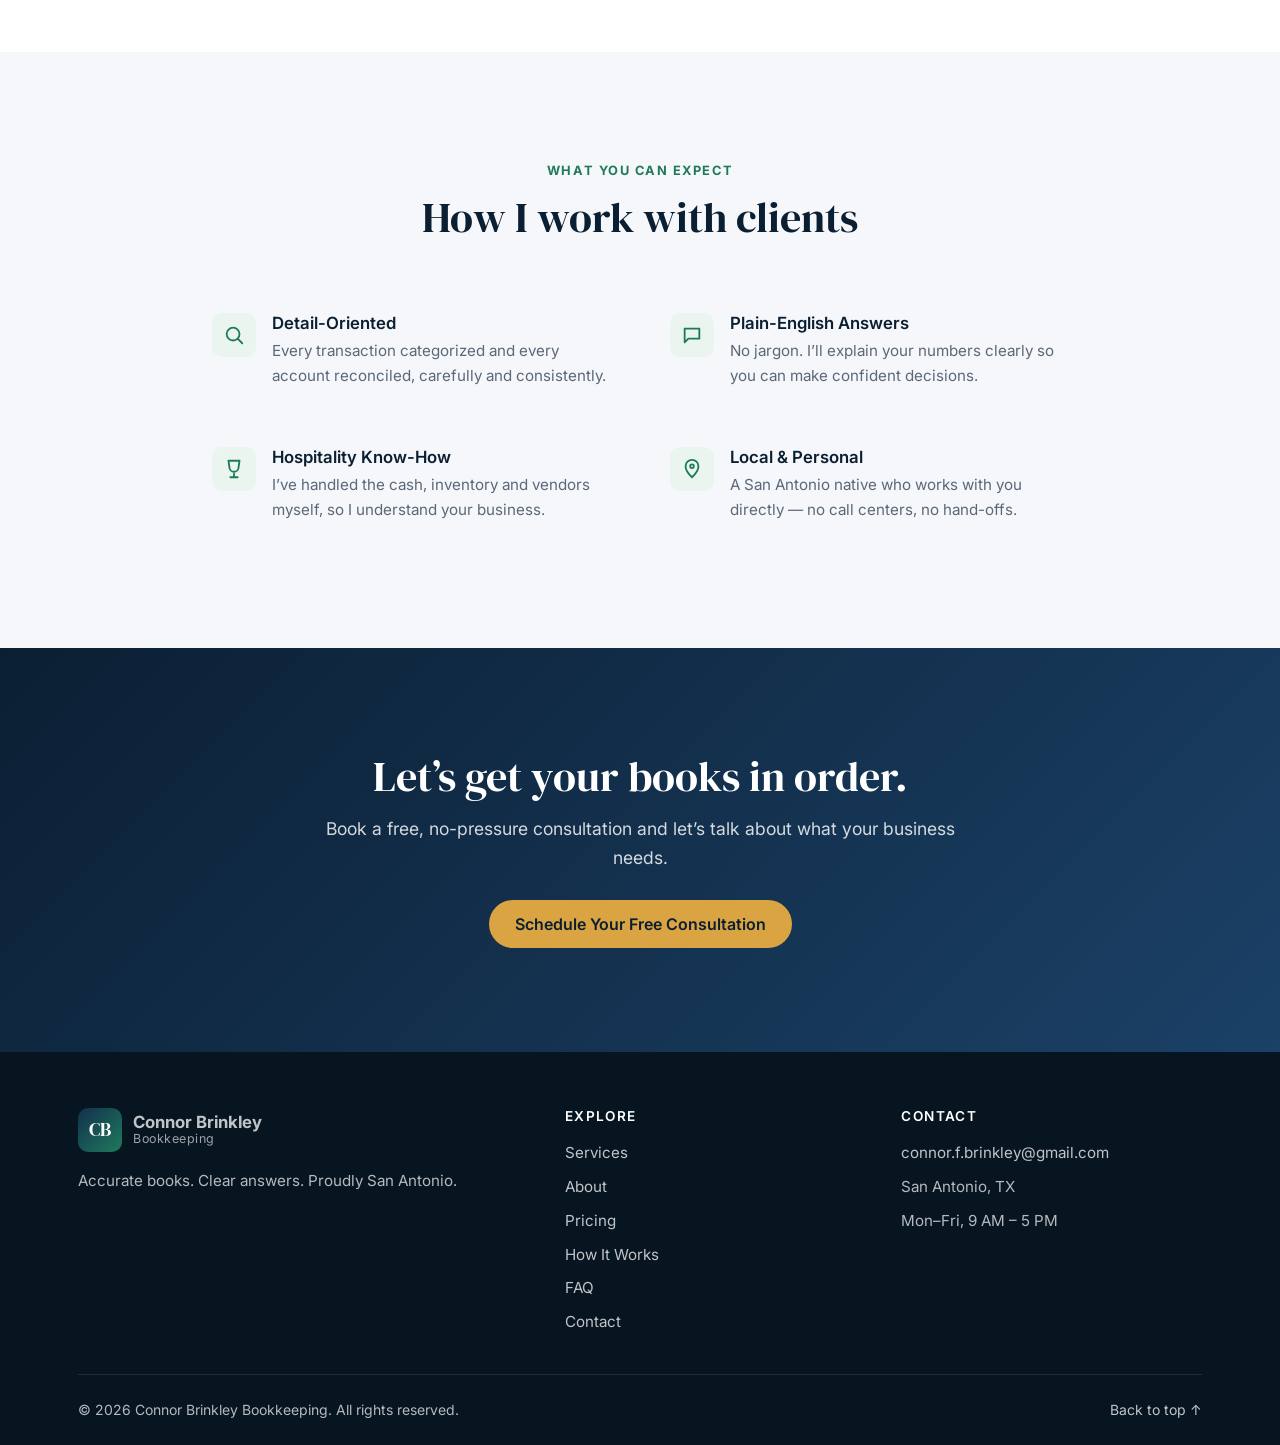
==== commit 03131f41: "Add Services & Pricing page with packages, add-ons and FAQ Created pricing.html so visitors can see " ====
--- a/about.html
+++ b/about.html
@@ -45,6 +45,7 @@
         <ul>
           <li><a href="index.html#services">Services</a></li>
           <li><a href="about.html" class="active" aria-current="page">About</a></li>
+          <li><a href="pricing.html">Pricing</a></li>
           <li><a href="index.html#process">How It Works</a></li>
           <li><a href="index.html#faq">FAQ</a></li>
           <li><a href="index.html#contact" class="btn btn-primary btn-sm">Free Consultation</a></li>
@@ -233,6 +234,7 @@
         <ul>
           <li><a href="index.html#services">Services</a></li>
           <li><a href="about.html">About</a></li>
+          <li><a href="pricing.html">Pricing</a></li>
           <li><a href="index.html#process">How It Works</a></li>
           <li><a href="index.html#faq">FAQ</a></li>
           <li><a href="index.html#contact">Contact</a></li>
--- a/css/styles.css
+++ b/css/styles.css
@@ -642,6 +642,123 @@
 
 .cta-simple .cta-content { max-width: 720px; text-align: center; }
 
+/* ---------- Pricing page ---------- */
+.page-hero-center { text-align: center; }
+.page-hero-center .lead { margin-inline: auto; max-width: 680px; }
+
+.pricing-grid {
+  display: grid;
+  gap: 1.75rem;
+  max-width: 460px;
+  margin-inline: auto;
+  align-items: stretch;
+}
+.price-card {
+  position: relative;
+  display: flex;
+  flex-direction: column;
+  padding: 2.25rem 1.75rem 1.75rem;
+  background: var(--surface);
+  border: 1px solid var(--line);
+  border-radius: var(--radius);
+  box-shadow: var(--shadow-sm);
+}
+.price-card-featured {
+  border: 2px solid var(--gold-500);
+  background: linear-gradient(180deg, #fffaf0 0%, var(--surface) 40%);
+  box-shadow: var(--shadow);
+}
+.price-badge {
+  position: absolute;
+  top: 0; left: 50%;
+  transform: translate(-50%, -50%);
+  margin: 0;
+  padding: 0.3rem 0.95rem;
+  border-radius: 999px;
+  background: var(--gold-500);
+  color: var(--navy-900);
+  font-size: 0.78rem;
+  font-weight: 700;
+  letter-spacing: 0.08em;
+  text-transform: uppercase;
+  white-space: nowrap;
+}
+.price-name { margin-bottom: 1rem; font-size: 1.35rem; }
+.price-label {
+  margin: 0;
+  font-size: 0.8rem;
+  font-weight: 600;
+  letter-spacing: 0.06em;
+  text-transform: uppercase;
+  color: var(--muted);
+}
+.price { margin: 0 0 0.75rem; line-height: 1; color: var(--navy-900); }
+.price-amount { font: 400 3rem/1 var(--font-head); }
+.price-period { margin-left: 0.2rem; font-size: 1rem; color: var(--muted); }
+.price-fit {
+  padding-bottom: 1.25rem;
+  border-bottom: 1px solid var(--line);
+  font-size: 0.95rem;
+  color: var(--muted);
+}
+.price-fit strong { color: var(--ink); }
+
+.price-features { margin: 0.5rem 0 1.75rem; gap: 0.6rem; }
+.price-features li { font-weight: 400; font-size: 0.95rem; }
+.price-features .price-features-heading {
+  padding-left: 0;
+  margin-top: 0.35rem;
+  font-weight: 700;
+  color: var(--navy-900);
+}
+.price-features .price-features-heading::before { display: none; }
+.price-card .btn { margin-top: auto; }
+
+.footnote-ref { margin-left: 0.1rem; font-weight: 700; color: var(--green-600); }
+
+.pricing-note {
+  max-width: 720px;
+  margin: 2rem auto 0;
+  text-align: center;
+  font-size: 0.875rem;
+  color: var(--muted);
+}
+
+.dot-list { display: grid; gap: 0.85rem; max-width: 640px; margin-inline: auto; }
+.dot-list li { position: relative; padding-left: 1.5rem; }
+.dot-list li::before {
+  content: "";
+  position: absolute;
+  left: 0.2rem; top: 0.65em;
+  width: 7px; height: 7px;
+  border-radius: 50%;
+  background: var(--green-600);
+}
+
+.table-grid { display: grid; gap: 2.5rem; }
+.table-block h3 { margin-bottom: 1rem; }
+.table-wrap {
+  overflow-x: auto;
+  -webkit-overflow-scrolling: touch;
+  background: var(--surface);
+  border: 1px solid var(--line);
+  border-radius: var(--radius);
+  box-shadow: var(--shadow-sm);
+}
+.price-table { width: 100%; border-collapse: collapse; font-size: 0.95rem; }
+.price-table th,
+.price-table td { padding: 0.85rem 1.1rem; text-align: left; vertical-align: top; }
+.price-table thead th {
+  background: var(--navy-900);
+  color: #fff;
+  font-size: 0.8rem;
+  font-weight: 700;
+  letter-spacing: 0.08em;
+  text-transform: uppercase;
+}
+.price-table tbody tr + tr td { border-top: 1px solid var(--line); }
+.price-table td:last-child { font-weight: 600; color: var(--navy-900); }
+
 /* ---------- Scroll reveal (enabled by JS) ---------- */
 .js .reveal { opacity: 0; transform: translateY(24px); transition: opacity 0.6s ease, transform 0.6s ease; }
 .js .reveal.visible { opacity: 1; transform: none; }
@@ -669,6 +786,7 @@
   .values-list { grid-template-columns: repeat(2, 1fr); }
   .page-hero { padding-block: 4.5rem; }
   .page-hero-grid { grid-template-columns: 1.4fr 1fr; gap: 3.5rem; }
+  .price-table td:last-child { white-space: nowrap; }
 }
 
 /* Desktop (≥ 1024px) */
@@ -707,6 +825,10 @@
   .service-list { grid-template-columns: repeat(3, 1fr); }
   .values-list { grid-template-columns: repeat(2, 1fr); max-width: 900px; margin-inline: auto; }
 
+  .pricing-grid { grid-template-columns: repeat(3, 1fr); max-width: none; gap: 1.5rem; }
+  .price-card-featured { top: -10px; }
+  .table-grid { grid-template-columns: 1fr 1fr; gap: 2rem; }
+
   .split { grid-template-columns: 1fr 1fr; gap: 4.5rem; }
   .cta-inner { grid-template-columns: 1fr 1.1fr; gap: 4rem; }
   .contact-grid { grid-template-columns: 1fr 1.2fr; gap: 4.5rem; align-items: start; }
